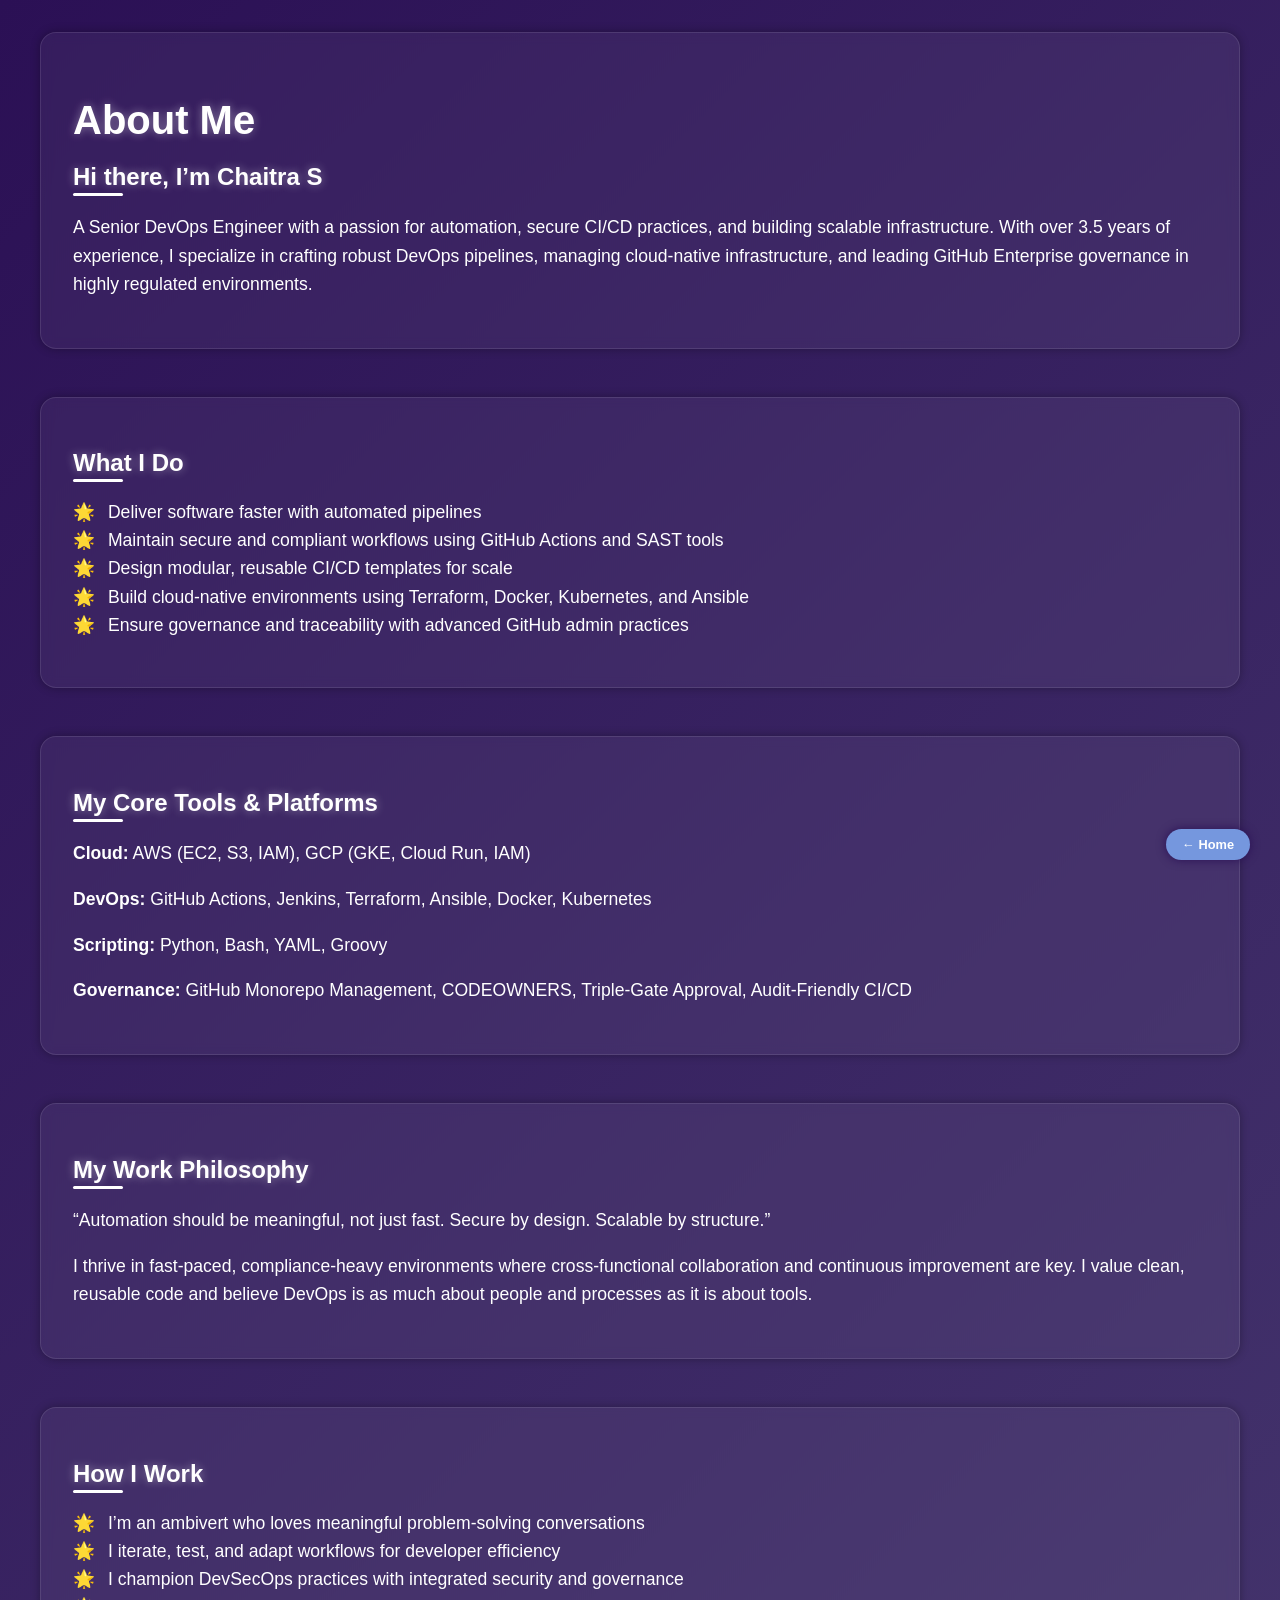
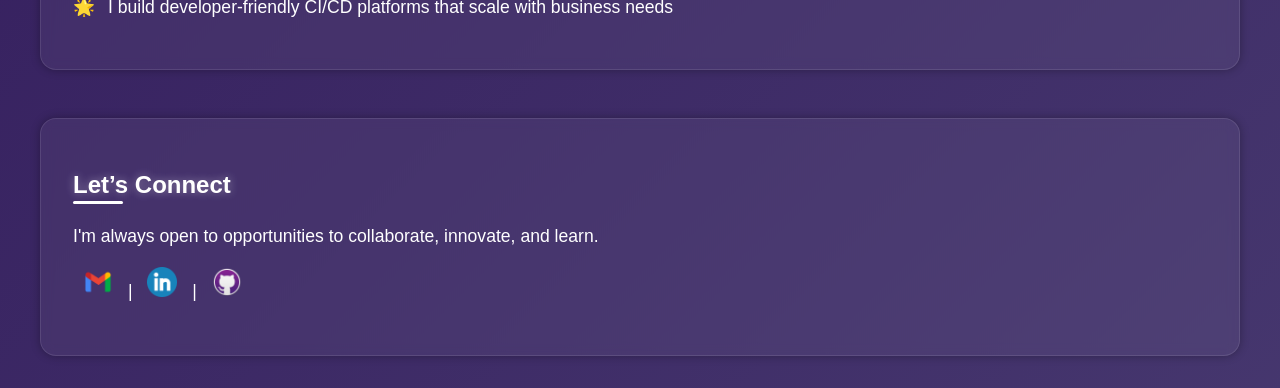
==== pages/about-me.html @ 7b637f2b "SrinivasaK-DevOps-Lab" ====
<!DOCTYPE html>
<html lang="en">
<head>
  <meta charset="UTF-8" />
  <meta name="viewport" content="width=device-width, initial-scale=1.0" />
  <title>About Me - Chaitra S</title>
  <link rel="stylesheet" href="../css/about-me.css" />
</head>
<body>
  <div class="container">
    <section class="intro">
      <h1>About Me</h1>
      <h2>Hi there, I’m <span>Chaitra S</span></h2>
      <p>A Senior DevOps Engineer with a passion for automation, secure CI/CD practices, and building scalable infrastructure. With over 3.5 years of experience, I specialize in crafting robust DevOps pipelines, managing cloud-native infrastructure, and leading GitHub Enterprise governance in highly regulated environments.</p>
    </section>

    <section class="what-i-do">
      <h2>What I Do</h2>
      <ul>
        <li>Deliver software faster with automated pipelines</li>
        <li>Maintain secure and compliant workflows using GitHub Actions and SAST tools</li>
        <li>Design modular, reusable CI/CD templates for scale</li>
        <li>Build cloud-native environments using Terraform, Docker, Kubernetes, and Ansible</li>
        <li>Ensure governance and traceability with advanced GitHub admin practices</li>
      </ul>
    </section>

    <section class="tools">
      <h2> My Core Tools & Platforms</h2>
      <p><strong>Cloud:</strong> AWS (EC2, S3, IAM), GCP (GKE, Cloud Run, IAM)</p>
      <p><strong>DevOps:</strong> GitHub Actions, Jenkins, Terraform, Ansible, Docker, Kubernetes</p>
      <p><strong>Scripting:</strong> Python, Bash, YAML, Groovy</p>
      <p><strong>Governance:</strong> GitHub Monorepo Management, CODEOWNERS, Triple-Gate Approval, Audit-Friendly CI/CD</p>
    </section>

    <section class="philosophy">
      <h2>My Work Philosophy</h2>
      <p>“Automation should be meaningful, not just fast. Secure by design. Scalable by structure.”</p>
      <p>I thrive in fast-paced, compliance-heavy environments where cross-functional collaboration and continuous improvement are key. I value clean, reusable code and believe DevOps is as much about people and processes as it is about tools.</p>
    </section>

    <section class="how-i-work">
      <h2>How I Work</h2>
      <ul>
        <li> I’m an ambivert who loves meaningful problem-solving conversations</li>
        <li> I iterate, test, and adapt workflows for developer efficiency</li>
        <li> I champion DevSecOps practices with integrated security and governance</li>
        <li> I build developer-friendly CI/CD platforms that scale with business needs</li>
      </ul>
    </section>

    <section class="connect">
      <h2> Let’s Connect</h2>
      <p>I'm always open to opportunities to collaborate, innovate, and learn.</p>
      <p>
         <a href="mailto:chaitra.srinivas610@gmail.com"><img src="../assets/img/contact-me/mailbox-4.webp" alt="E mail contact"></a> |
         <a href="https://www.linkedin.com/in/chaitrasrinivas-cs/"><img src="../assets/img/contact-me/linkedin-2.png" alt="Linkedin"></a> |
         <a href="https://github.com/Chai-var"><img src="../assets/img/contact-me/github-logo-2.png" alt="GitHub"></a>
      </p>
    </section>
  </div>
  <script>
    document.addEventListener("DOMContentLoaded", () => {
  const sections = document.querySelectorAll("section");
  const observer = new IntersectionObserver((entries) => {
    entries.forEach(entry => {
      if (entry.isIntersecting) entry.target.classList.add("visible");
    });
  }, { threshold: 0.1 });

  sections.forEach(section => observer.observe(section));
});

  </script>
  <a href="../index.html" class="home-btn">← Home</a>
  <!-- <button id="topBtn"><a href="../index.html" alt="home-button"><span>Home</span></a></button> -->
  <!-- <script>
    window.onscroll = () => {
  const btn = document.getElementById("topBtn");
  btn.style.display = window.scrollY > 300 ? "block" : "none";
};

document.getElementById("topBtn").onclick = () => window.scrollTo({ top: 0, behavior: "smooth" });

  </script> -->
</body>
</html>
---- css/about-me.css ----
/* Base styling */
body {
  margin: 0;
  padding: 0;
  font-family: 'Segoe UI', Tahoma, Geneva, Verdana, sans-serif;
  background: linear-gradient(-45deg, #2b1055, #7597de, #4e4376, #2b1055);
  color: white;
  display: flex;
  justify-content: center;
  align-items: flex-start;
  min-height: 100vh;
  padding: 2rem;
  overflow-x: hidden;
  background-size: 400% 400%;
  animation: gradientBackground 15s ease infinite;
}
@keyframes gradientBackground {
  0% { background-position: 0% 50%; }
  50% { background-position: 100% 50%; }
  100% { background-position: 0% 50%; }
}

/* Container Flex Layout */
.container {
  display: flex;
  flex-direction: column;
  gap: 3rem;
  max-width: 1200px;
  width: 100%;
}

/* Section Styling */
section {
  background: rgba(255, 255, 255, 0.05);
  border: 1px solid rgba(255, 255, 255, 0.1);
  border-radius: 1rem;
  padding: 2rem;
  box-shadow: 0 0 10px rgba(0, 0, 0, 0.3);
  backdrop-filter: blur(6px);
}


h1, h2 {
  color: #ffffff;
  margin-bottom: 1rem;
  text-shadow: 0 0 10px rgba(255,255,255,0.4);
}

h1 {
  font-size: 2.5rem;
}

h2 {
  position: relative;
  padding-bottom: 0.3rem;
}

h2::after {
  content: "";
  position: absolute;
  bottom: 0;
  left: 0;
  width: 50px;
  height: 3px;
  background: #fff;
  border-radius: 2px;
}


p, li {
  font-size: 1.1rem;
  line-height: 1.6;
}

ul {
  list-style: none;
  padding: 0;
}

ul li::before {
  content: "🌟 ";
  margin-right: 0.5rem;
}

/* Responsive Links/Icons */
.connect img {
  height: 30px;
  margin: 0 10px;
  transition: transform 0.2s ease;
}

.connect img:hover {
  transform: scale(1.2);
}

section {
  opacity: 0;
  transform: translateY(20px);
  transition: all 0.6s ease-in-out;
}

section.visible {
  opacity: 1;
  transform: translateY(0);
}


#topBtn {
  position: fixed;
  bottom: 40px;
  right: 30px;
  background-color: #7597de;
  color: white;
  border: none;
  padding: 0.7rem;
  border-radius: 50%;
  cursor: pointer;
  box-shadow: 0 0 10px #2b1055;
  display: none;
}

#topBtn span{
  text-decoration: none;
  display: inline-block;
  color: #fff;
  font-size: 0.8rem;
  font-weight: bold;
}

.home-btn {
  position: fixed;
  bottom: 40px;
  right: 30px;
  background-color: #7597de;
  color: white;
  text-decoration: none;
  padding: 0.7rem 1.2rem;
  border-radius: 30px;
  font-weight: bold;
  box-shadow: 0 0 10px #2b1055;
  transition: background-color 0.3s ease, transform 0.3s ease;
  z-index: 1000;
}

.home-btn:hover {
  background-color: #4e4376;
  transform: scale(1.05);
}
/* Responsive Design */
@media (min-width: 768px) {
    .home-btn {
        padding: 0.5rem 1rem;
        font-size: 0.8rem;
    }
  }
/* Responsive scaling for large displays */
@media (min-width: 2560px) {
  body {
    font-size: 1.3rem;
  }

  h1 {
    font-size: 3rem;
  }

  h2 {
    font-size: 2.3rem;
  }

  .container {
    padding: 3rem 6rem;
  }

  .connect img {
    height: 40px;
  }
}
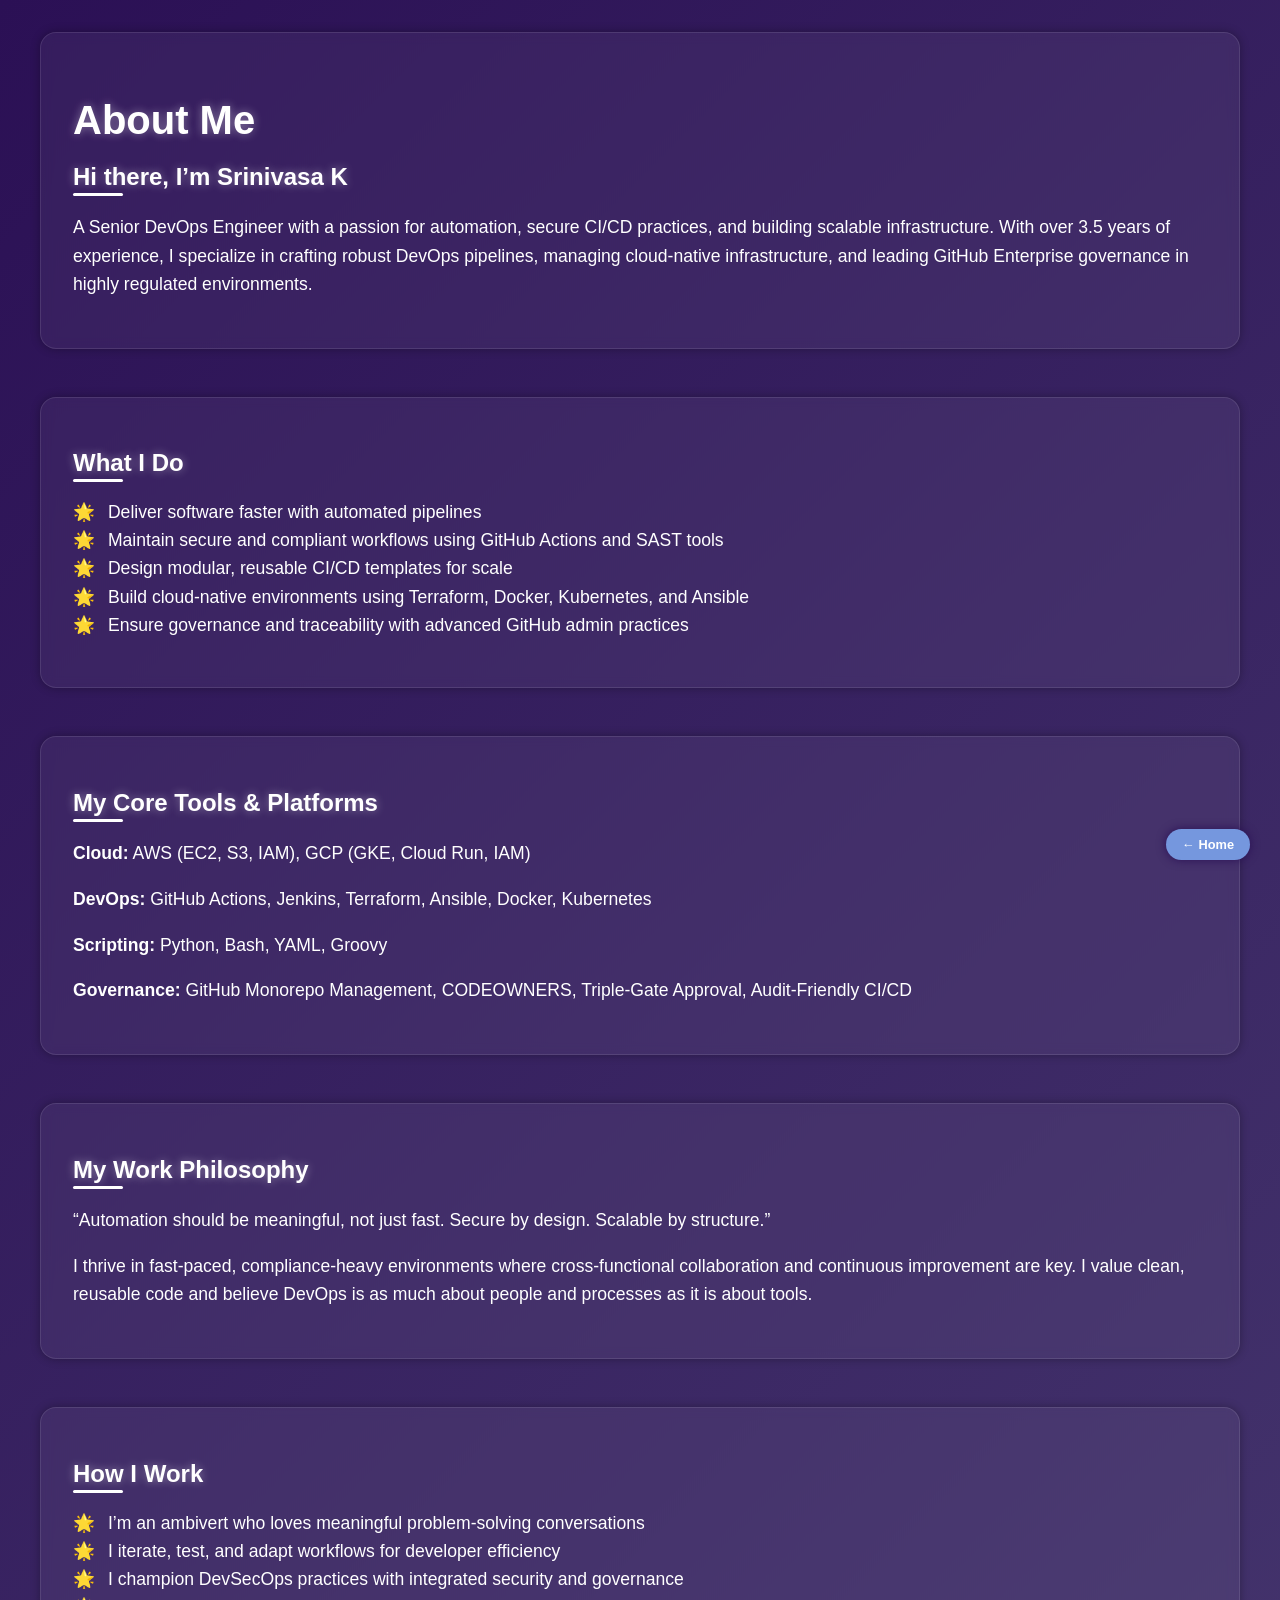
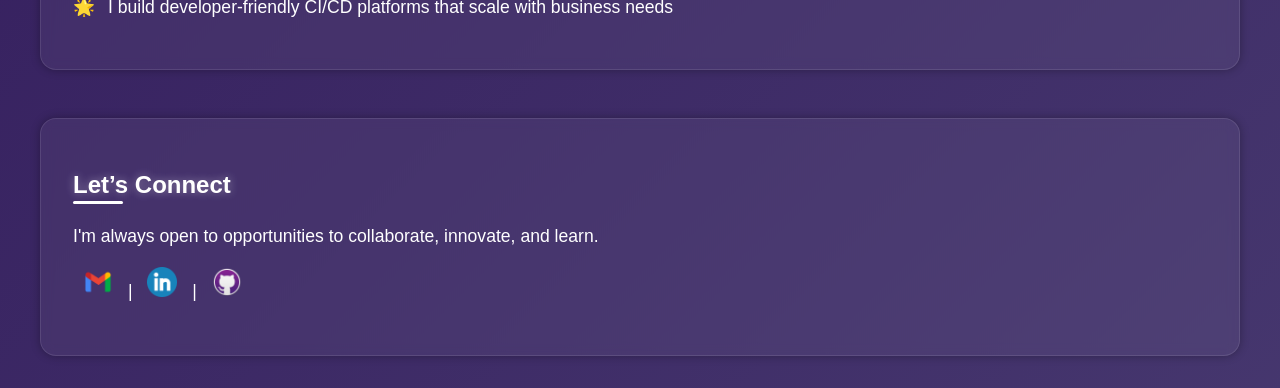
==== commit cf8693f2: "SrinivasaK-DevOps-Lab" ====
--- a/pages/about-me.html
+++ b/pages/about-me.html
@@ -3,14 +3,14 @@
 <head>
   <meta charset="UTF-8" />
   <meta name="viewport" content="width=device-width, initial-scale=1.0" />
-  <title>About Me - Chaitra S</title>
+  <title>About Me - Srinivasa K</title>
   <link rel="stylesheet" href="../css/about-me.css" />
 </head>
 <body>
   <div class="container">
     <section class="intro">
       <h1>About Me</h1>
-      <h2>Hi there, I’m <span>Chaitra S</span></h2>
+      <h2>Hi there, I’m <span>Srinivasa K</span></h2>
       <p>A Senior DevOps Engineer with a passion for automation, secure CI/CD practices, and building scalable infrastructure. With over 3.5 years of experience, I specialize in crafting robust DevOps pipelines, managing cloud-native infrastructure, and leading GitHub Enterprise governance in highly regulated environments.</p>
     </section>
 
@@ -54,8 +54,8 @@
       <p>I'm always open to opportunities to collaborate, innovate, and learn.</p>
       <p>
          <a href="mailto:chaitra.srinivas610@gmail.com"><img src="../assets/img/contact-me/mailbox-4.webp" alt="E mail contact"></a> |
-         <a href="https://www.linkedin.com/in/chaitrasrinivas-cs/"><img src="../assets/img/contact-me/linkedin-2.png" alt="Linkedin"></a> |
-         <a href="https://github.com/Chai-var"><img src="../assets/img/contact-me/github-logo-2.png" alt="GitHub"></a>
+         <a href="https://www.linkedin.com/in/srinivasa-k-bb9282256/"><img src="../assets/img/contact-me/linkedin-2.png" alt="Linkedin"></a> |
+         <a href="https://github.com/Srinivasakysj/"><img src="../assets/img/contact-me/github-logo-2.png" alt="GitHub"></a>
       </p>
     </section>
   </div>
